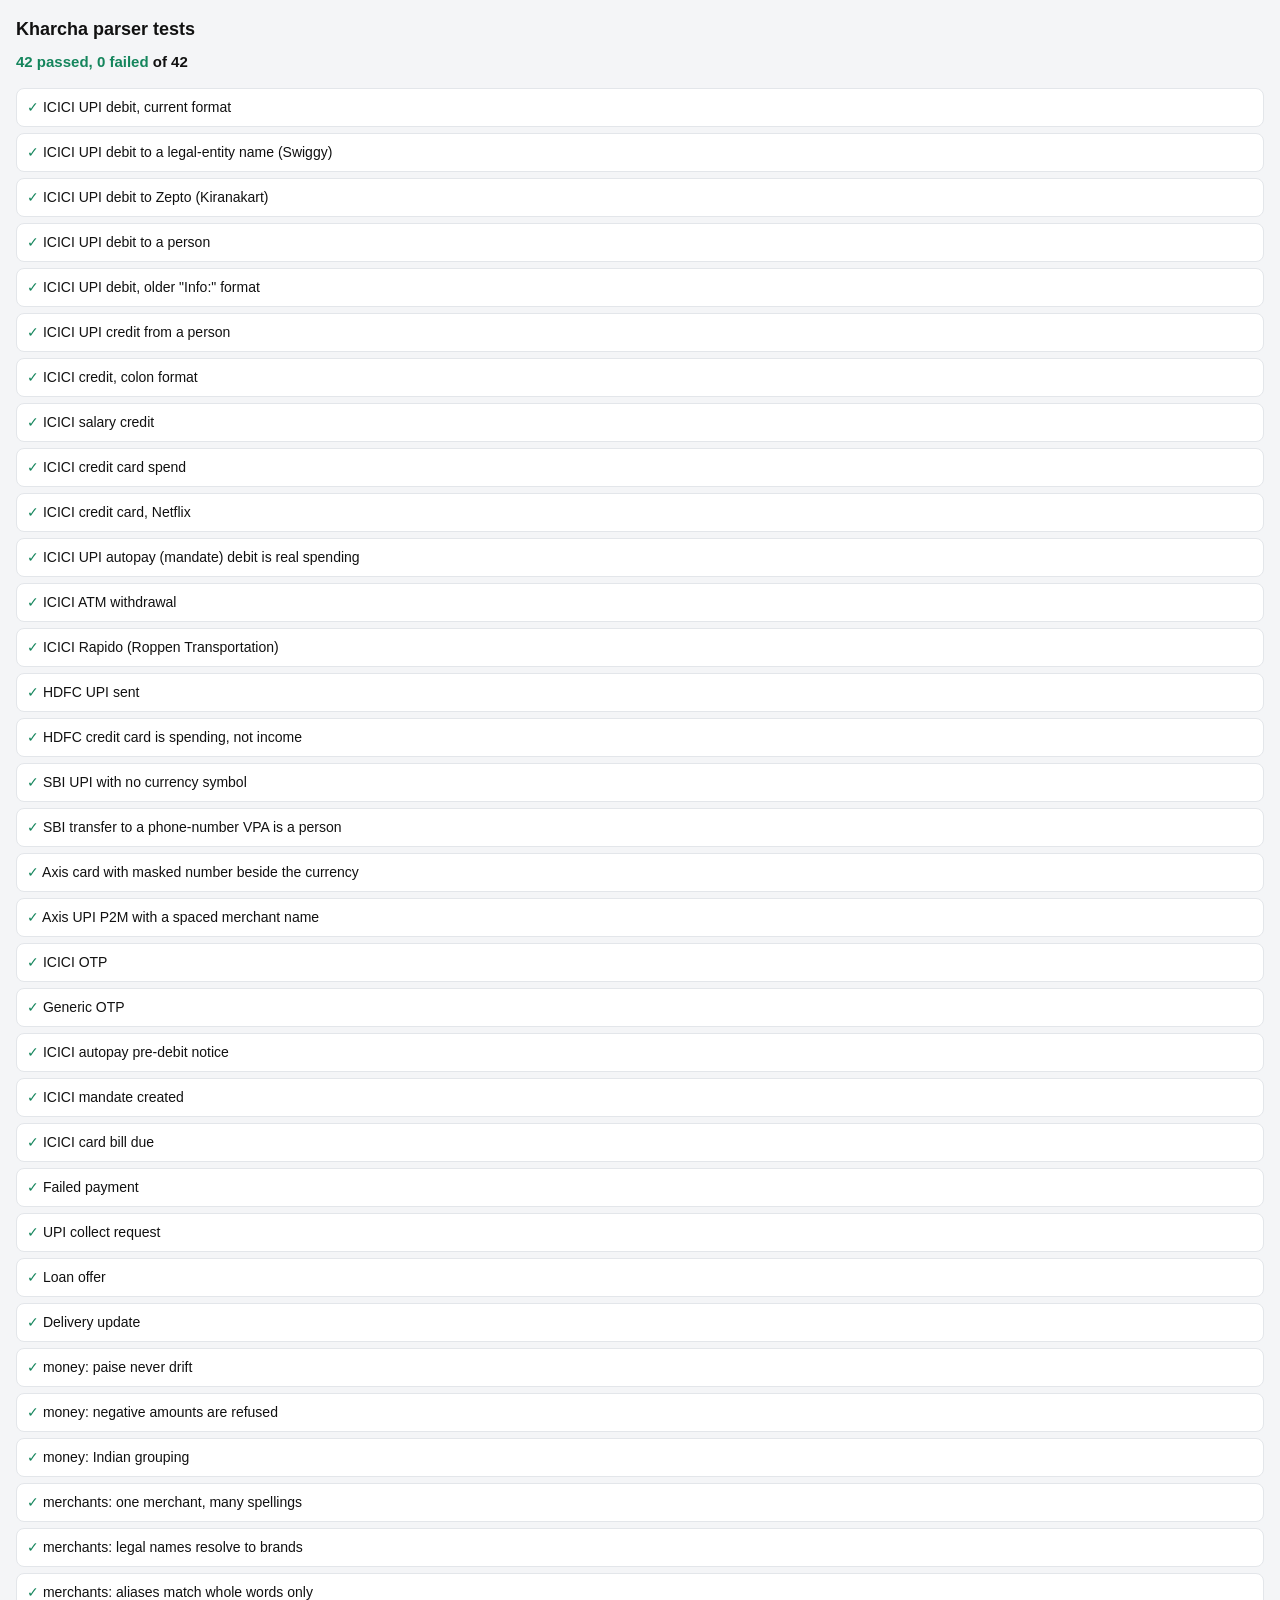
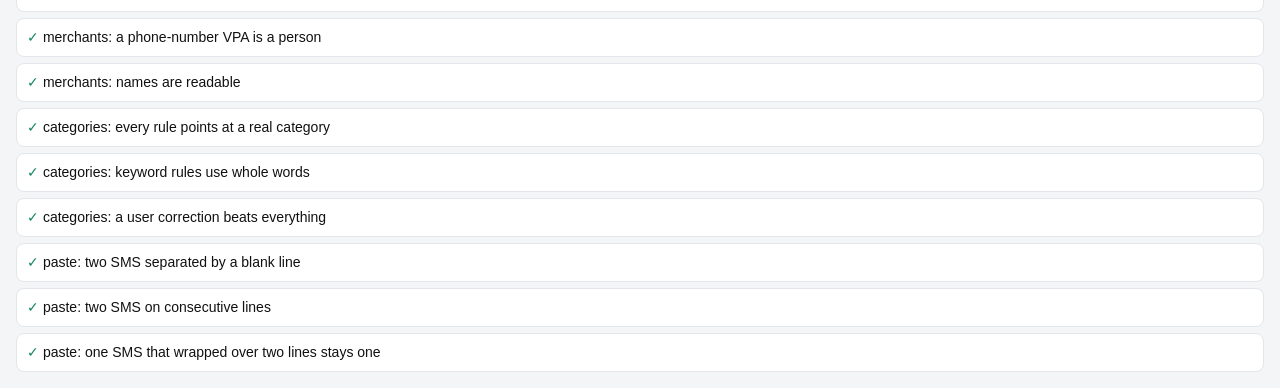
==== test.html @ f6ee46f1 "Kharcha: phone-first expense tracker from bank SMS An installable web app that runs entirely in the " ====
<!DOCTYPE html>
<html lang="en">
<head>
<meta charset="utf-8" />
<meta name="viewport" content="width=device-width, initial-scale=1" />
<title>Kharcha tests</title>
<style>
  body { font: 14px/1.5 -apple-system, "Segoe UI", Roboto, sans-serif; margin: 16px; background: #f4f5f7; color: #111; }
  h1 { font-size: 18px; margin: 0 0 4px; }
  .summary { font-size: 15px; font-weight: 700; margin: 8px 0 14px; }
  .pass { color: #14855c; } .fail { color: #cc3a3a; }
  .row { background: #fff; border: 1px solid #e3e6ea; border-radius: 8px; padding: 8px 10px; margin-bottom: 6px; }
  .row.fail { border-color: #cc3a3a; }
  .detail { font-size: 12px; color: #59616d; margin-top: 3px; white-space: pre-wrap; }
</style>
</head>
<body>
<h1>Kharcha parser tests</h1>
<div class="summary" id="summary">Running…</div>
<div id="out"></div>

<script type="module">
import { FIXTURES } from './tests/fixtures.js';
import { parseSms, splitMessages } from './js/parser.js';
import { resolveMerchant } from './js/merchants.js';
import { categorise, selfCheck } from './js/categories.js';
import { parsePaise, formatInr } from './js/money.js';

const results = [];

function check(name, fn) {
  try {
    const problems = fn() || [];
    results.push({ name, ok: problems.length === 0, problems });
  } catch (err) {
    results.push({ name, ok: false, problems: [`threw: ${err.message}`] });
  }
}

/* ---- SMS fixtures ---- */
for (const fx of FIXTURES) {
  check(fx.name, () => {
    const parsed = parseSms(fx.body);
    if (fx.expect === null) {
      return parsed.ok ? [`should be rejected, but parsed as ${formatInr(parsed.amountPaise)}`] : [];
    }
    if (!parsed.ok) return [`rejected: ${parsed.reason}`];

    const e = fx.expect;
    const merchant = resolveMerchant(parsed.counterparty);
    const decision = categorise({
      merchantKey: merchant.key, merchantText: merchant.name,
      direction: parsed.direction, instrument: parsed.instrument, isPerson: merchant.isPerson,
    });
    const problems = [];
    if (e.amount !== undefined && parsed.amountPaise !== e.amount) problems.push(`amount ${parsed.amountPaise} ≠ ${e.amount}`);
    if (e.direction && parsed.direction !== e.direction) problems.push(`direction ${parsed.direction} ≠ ${e.direction}`);
    if (e.account && parsed.accountTail !== e.account) problems.push(`account ${parsed.accountTail} ≠ ${e.account}`);
    if (e.merchant && merchant.key !== e.merchant) problems.push(`merchant '${merchant.key}' ≠ '${e.merchant}' (raw: ${parsed.counterparty})`);
    if (e.merchantName && merchant.name !== e.merchantName) problems.push(`name '${merchant.name}' ≠ '${e.merchantName}'`);
    if (e.category && decision.category !== e.category) problems.push(`category ${decision.category} ≠ ${e.category} (merchant ${merchant.key})`);
    if (e.day && parsed.day !== e.day) problems.push(`day ${parsed.day} ≠ ${e.day}`);
    return problems;
  });
}

/* ---- money ---- */
check('money: paise never drift', () => {
  const total = Array.from({ length: 10 }, () => parsePaise('0.10')).reduce((a, b) => a + b, 0);
  return total === 100 ? [] : [`ten 10p = ${total}`];
});
check('money: negative amounts are refused', () =>
  parsePaise('-5') === null ? [] : [`-5 parsed as ${parsePaise('-5')}`]);
check('money: Indian grouping', () => {
  const cases = [[12999900, '₹1,29,999'], [24000, '₹240'], [1000000, '₹10,000']];
  return cases.filter(([p, t]) => formatInr(p) !== t).map(([p, t]) => `${p} -> ${formatInr(p)} ≠ ${t}`);
});

/* ---- merchant resolution ---- */
check('merchants: one merchant, many spellings', () => {
  const spellings = ['ZOMATO', 'zomato@ybl', 'PAYTM*ZOMATO', 'Zomato Ltd',
    'ZOMATO LIMITED BANGALORE', 'RAZORPAY*Zomato', 'Eternal Limited'];
  const keys = new Set(spellings.map((s) => resolveMerchant(s).key));
  return keys.size === 1 && keys.has('zomato') ? [] : [`keys: ${[...keys].join(', ')}`];
});
check('merchants: legal names resolve to brands', () => {
  const cases = [['BUNDL TECHNOLOGIES PRIVATE LIMITED', 'Swiggy'], ['KIRANAKART TECHNOLOGIES PVT LTD', 'Zepto'],
    ['BLINK COMMERCE PVT LTD', 'Blinkit'], ['ANI TECHNOLOGIES PVT LTD', 'Ola'],
    ['BIGTREE ENTERTAINMENT PVT LTD', 'BookMyShow'], ['JUBILANT FOODWORKS LTD', "Domino's"],
    ["MCDONALD'S", "McDonald's"], ["DOMINO'S PIZZA", "Domino's"]];
  return cases.filter(([raw, want]) => resolveMerchant(raw).name !== want)
    .map(([raw, want]) => `${raw} -> ${resolveMerchant(raw).name} ≠ ${want}`);
});
check('merchants: aliases match whole words only', () => {
  // The substring bug: "ola" inside "Coca Cola", "ani" inside "Ani Sweets".
  const cases = [['COCA COLA BEVERAGES', 'ola'], ['ANI SWEETS', 'ola'], ['SHELLFISH HOUSE', 'shell']];
  return cases.filter(([raw, bad]) => resolveMerchant(raw).key === bad)
    .map(([raw, bad]) => `${raw} wrongly became ${bad}`);
});
check('merchants: a phone-number VPA is a person', () =>
  resolveMerchant('9876543210@ybl').isPerson ? [] : ['not detected']);
check('merchants: names are readable', () => {
  const cases = [['SRI LAKSHMI STORES', 'Sri Lakshmi'], ['KFC', 'KFC'], ['RAHUL KUMAR', 'Rahul Kumar']];
  return cases.filter(([raw, want]) => resolveMerchant(raw).name !== want)
    .map(([raw, want]) => `${raw} -> '${resolveMerchant(raw).name}' ≠ '${want}'`);
});

/* ---- categories ---- */
check('categories: every rule points at a real category', () => selfCheck());
check('categories: keyword rules use whole words', () => {
  const bad = [];
  const current = categorise({ merchantKey: 'x', merchantText: 'Current Electronics', direction: 'debit' });
  if (current.category === 'rent') bad.push('"Current" read as rent');
  const smart = categorise({ merchantKey: 'y', merchantText: 'Smartphone Hub', direction: 'debit' });
  if (smart.category === 'groceries') bad.push('"Smartphone" read as groceries');
  return bad;
});
check('categories: a user correction beats everything', () => {
  const d = categorise({ merchantKey: 'zomato', merchantText: 'Zomato', direction: 'debit', rules: { zomato: 'eating_out' } });
  return d.category === 'eating_out' && d.source === 'user' ? [] : [JSON.stringify(d)];
});

/* ---- splitting a paste ---- */
check('paste: two SMS separated by a blank line', () => {
  const text = `${FIXTURES[0].body}\n\n${FIXTURES[1].body}`;
  const parts = splitMessages(text);
  return parts.length === 2 ? [] : [`got ${parts.length}`];
});
check('paste: two SMS on consecutive lines', () => {
  const text = `${FIXTURES[0].body}\n${FIXTURES[1].body}`;
  const parts = splitMessages(text);
  return parts.length === 2 ? [] : [`got ${parts.length}`];
});
check('paste: one SMS that wrapped over two lines stays one', () => {
  const body = FIXTURES[0].body;
  const cut = body.indexOf('; ');
  const parts = splitMessages(body.slice(0, cut) + '\n' + body.slice(cut));
  return parts.length === 1 ? [] : [`got ${parts.length}`];
});

/* ---- render ---- */
const passed = results.filter((r) => r.ok).length;
const failed = results.length - passed;
document.getElementById('summary').innerHTML =
  `<span class="${failed ? 'fail' : 'pass'}">${passed} passed, ${failed} failed</span> of ${results.length}`;
document.getElementById('out').innerHTML = results
  .sort((a, b) => a.ok - b.ok)
  .map((r) => `<div class="row ${r.ok ? '' : 'fail'}">
      <span class="${r.ok ? 'pass' : 'fail'}">${r.ok ? '✓' : '✗'}</span> ${r.name}
      ${r.problems.length ? `<div class="detail">${r.problems.join('\n')}</div>` : ''}
    </div>`).join('');
window.__results = { passed, failed, total: results.length, failures: results.filter((r) => !r.ok) };
</script>
</body>
</html>
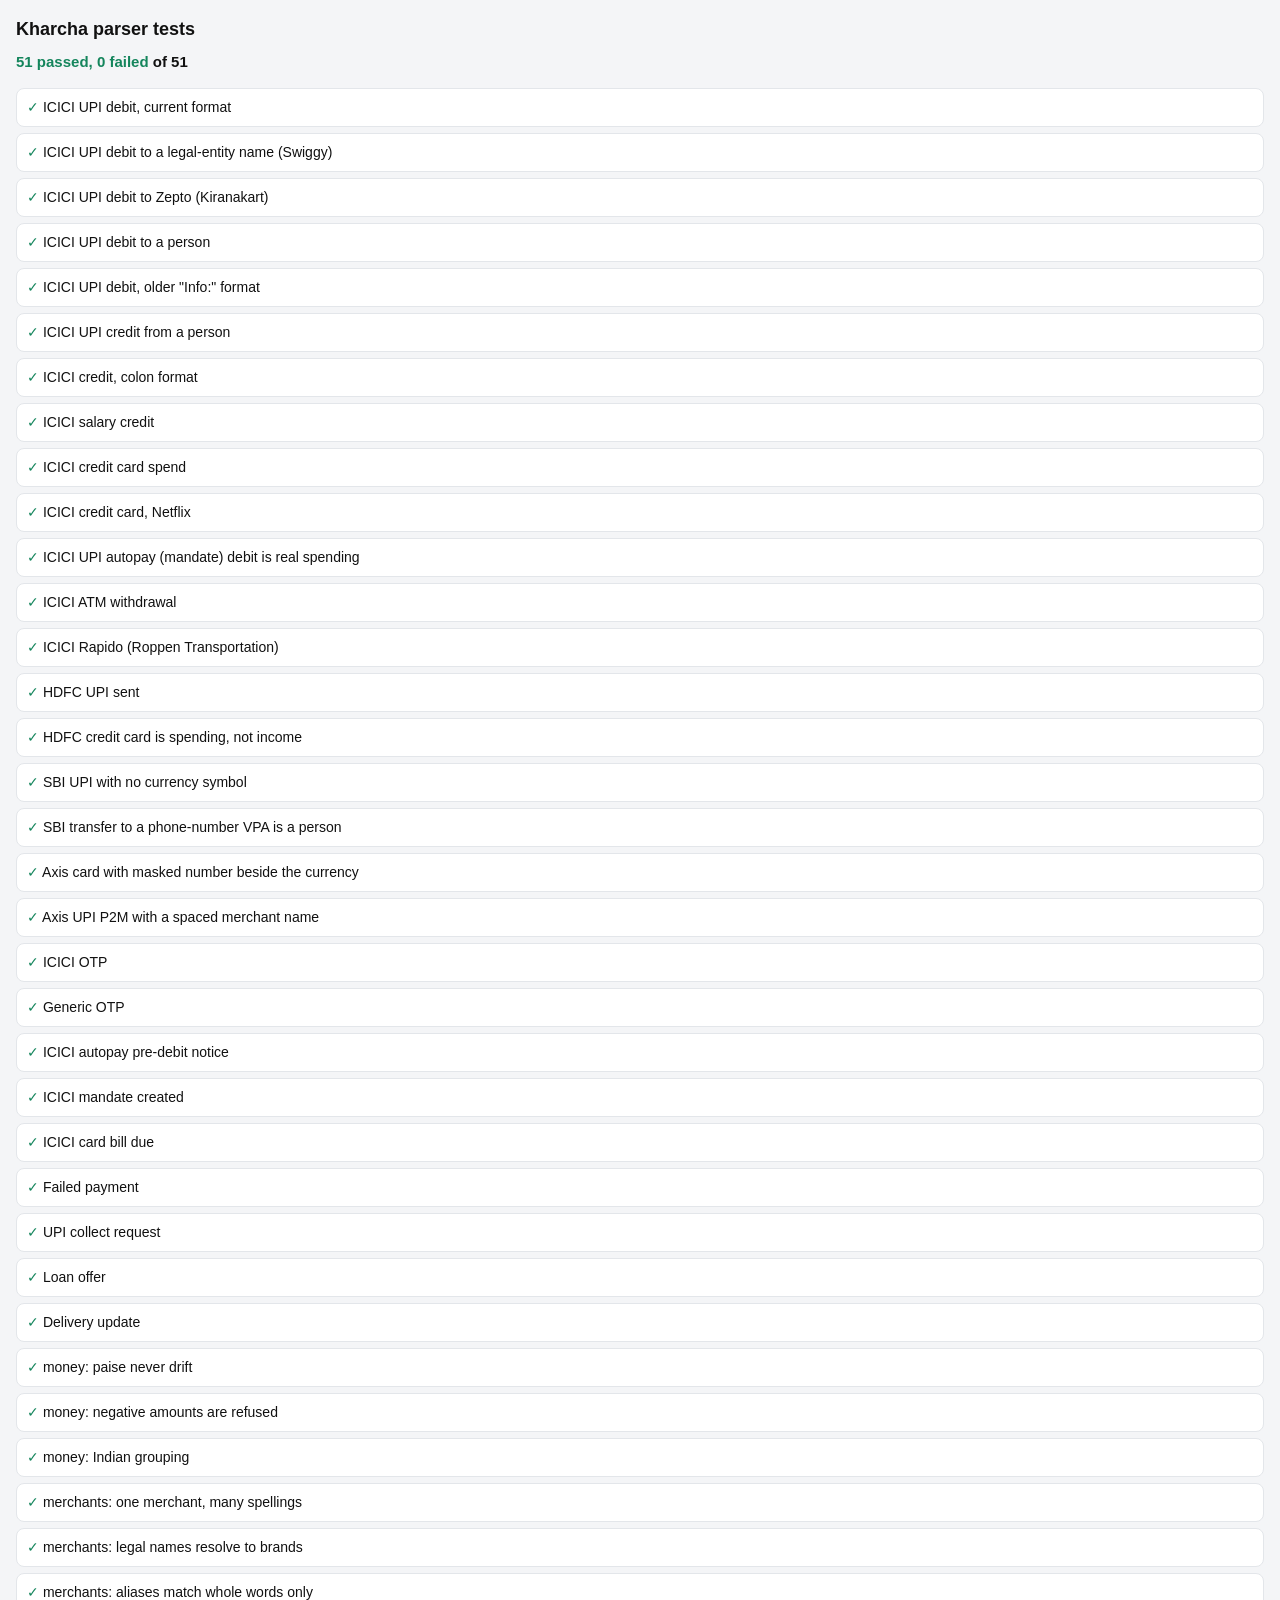
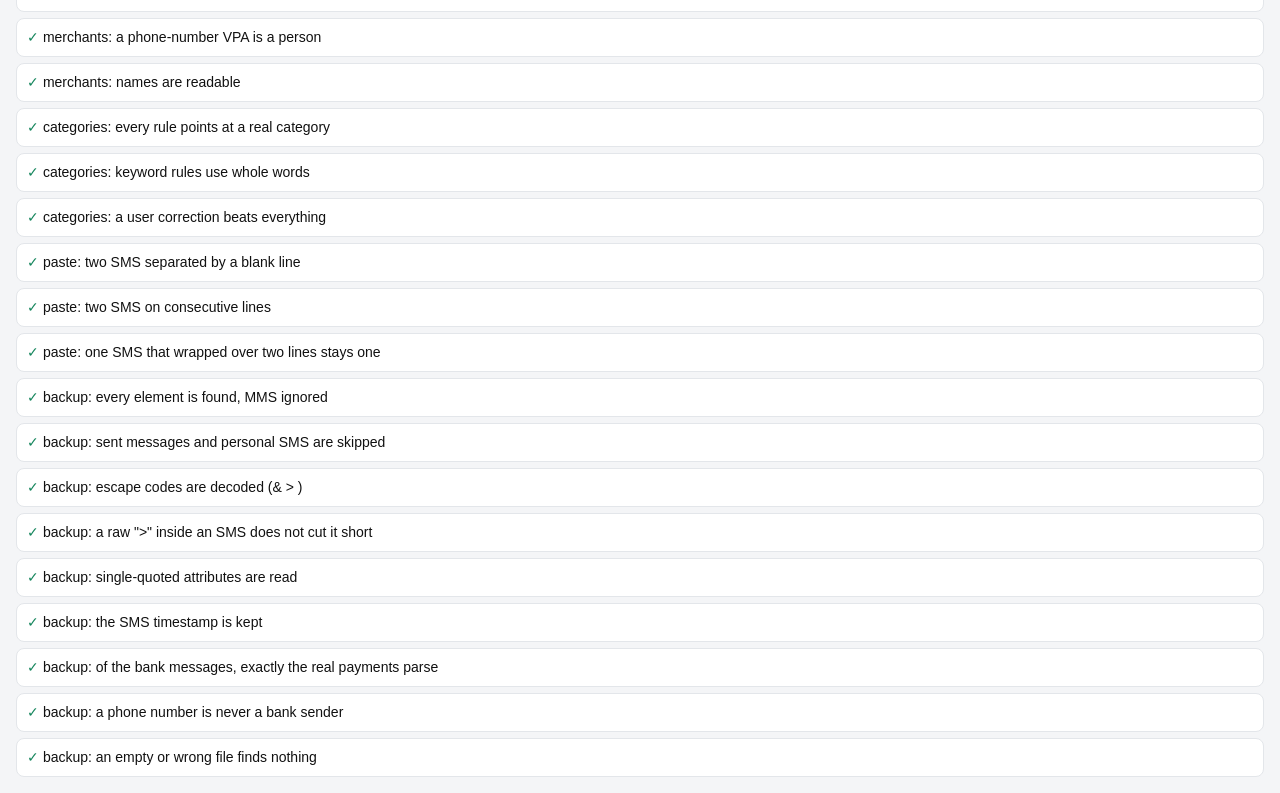
==== commit d44dbd6c: "Import a whole SMS Backup & Restore file Adds every past bank payment in one go instead of pasting S" ====
--- a/test.html
+++ b/test.html
@@ -25,6 +25,7 @@
 import { resolveMerchant } from './js/merchants.js';
 import { categorise, selfCheck } from './js/categories.js';
 import { parsePaise, formatInr } from './js/money.js';
+import { readSmsBackup, isBankSender } from './js/smsbackup.js';
 
 const results = [];
 
@@ -138,6 +139,64 @@
   return parts.length === 1 ? [] : [`got ${parts.length}`];
 });
 
+/* ---- SMS Backup & Restore files ---- */
+const BACKUP = `<?xml version='1.0' encoding='UTF-8' standalone='yes' ?>
+<!--File Created By SMS Backup & Restore v10.20.002 on 14/09/2026 13:22:02-->
+<smses count="7" backup_set="abc" backup_date="1789372922000" type="full">
+  <sms protocol="0" address="AD-ICICIB" date="1789290000000" type="1" subject="null" body="ICICI Bank Acct XX123 debited for Rs 250.00 on 13-Sep-26; ZOMATO credited. UPI:525500000001. Call 18002662 for dispute." toa="null" sc_toa="null" service_center="+919845087001" read="1" status="-1" locked="0" date_sent="1789289990000" sub_id="1" readable_date="13 Sep 2026 10:30:00" contact_name="(Unknown)" />
+  <sms protocol="0" address="JD-ICICIT" date="1789300000000" type="1" body="ICICI Bank Acct XX123 debited for Rs 1,499.00 on 13-Sep-26; M&amp;S RETAIL &gt; STORE credited.&#10;UPI:525500000002. Call 18002662 for dispute." read="1" />
+  <sms protocol="0" address="AD-ICICIB" date="1789310000000" type="1" body="OTP is 483920 for txn of INR 999.00. Do not share OTP with anyone." read="1" />
+  <sms protocol="0" address="AD-ICICIB" date="1789320000000" type="2" body="ICICI Bank Acct XX123 debited for Rs 5.00 on 13-Sep-26; TEST credited. UPI:525500000003." read="1" />
+  <sms protocol="0" address="+919876543210" date="1789330000000" type="1" body="I paid Rs 500 for the tickets, send me your share" read="1" />
+  <mms date="1789340000000" msg_box="1" address="+919876543210"><parts><part seq="0" ct="image/jpeg" data="/9j/4AAQSkZJRgABAQAAAQABAAD&gt;&lt;sms fake=&quot;1&quot;/&gt;" /></parts></mms>
+  <sms protocol="0" address='VM-ICICIB' date='1789350000000' type='1' body='Rs 649.00 will be debited from your ICICI Bank Acct XX123 on 03-Oct-26 towards NETFLIX for UPI-Mandate.' read='1' />
+  <sms protocol="0" address="AD-ICICIB" date="1789360000000" type="1" body="ICICI Bank Acct XX123 debited for Rs 64.00 on 14-Sep-26; RIDE > CITY CABS credited. UPI:525500000004. Call 18002662 for dispute." read="1" />
+</smses>`;
+
+check('backup: every <sms> element is found, MMS ignored', () => {
+  const r = readSmsBackup(BACKUP);
+  return r.total === 7 ? [] : [`total ${r.total} ≠ 7`];
+});
+check('backup: sent messages and personal SMS are skipped', () => {
+  const r = readSmsBackup(BACKUP);
+  const problems = [];
+  if (r.sent !== 1) problems.push(`sent ${r.sent} ≠ 1`);
+  if (r.personal !== 1) problems.push(`personal ${r.personal} ≠ 1`);
+  if (r.messages.some((m) => m.body.includes('tickets'))) problems.push('a personal SMS got through');
+  return problems;
+});
+check('backup: escape codes are decoded (&amp; &gt; &#10;)', () => {
+  const m = readSmsBackup(BACKUP).messages.find((x) => x.body.includes('1,499'));
+  if (!m) return ['message missing'];
+  return m.body.includes('M&S RETAIL > STORE credited.\nUPI') ? [] : [`body: ${JSON.stringify(m.body)}`];
+});
+check('backup: a raw ">" inside an SMS does not cut it short', () => {
+  const m = readSmsBackup(BACKUP).messages.find((x) => x.body.includes('CITY CABS'));
+  return m && m.body.endsWith('for dispute.') ? [] : [`body: ${m && m.body}`];
+});
+check('backup: single-quoted attributes are read', () => {
+  return readSmsBackup(BACKUP).messages.some((x) => x.body.includes('NETFLIX')) ? [] : ['single-quoted SMS missing'];
+});
+check('backup: the SMS timestamp is kept', () => {
+  const m = readSmsBackup(BACKUP).messages[0];
+  return m.receivedAt instanceof Date && m.receivedAt.getTime() === 1789290000000 ? [] : [`got ${m.receivedAt}`];
+});
+check('backup: of the bank messages, exactly the real payments parse', () => {
+  const parsed = readSmsBackup(BACKUP).messages.map((m) => parseSms(m.body));
+  const ok = parsed.filter((p) => p.ok).map((p) => p.amountPaise);
+  // Zomato 250, M&S 1,499, cab 64. The OTP and the autopay reminder must not.
+  return JSON.stringify(ok.sort((a, b) => a - b)) === JSON.stringify([6400, 25000, 149900])
+    ? [] : [`parsed amounts: ${ok}`];
+});
+check('backup: a phone number is never a bank sender', () => {
+  const cases = [['+919876543210', false], ['9876543210', false], ['AD-ICICIB', true], ['JD-ICICIT', true], ['VM-HDFCBK', true], ['TX-AMAZON', false]];
+  return cases.filter(([a, want]) => isBankSender(a) !== want).map(([a, want]) => `${a} -> ${!want}`);
+});
+check('backup: an empty or wrong file finds nothing', () => {
+  const r = readSmsBackup('<html><body>not a backup</body></html>');
+  return r.total === 0 ? [] : [`found ${r.total}`];
+});
+
 /* ---- render ---- */
 const passed = results.filter((r) => r.ok).length;
 const failed = results.length - passed;
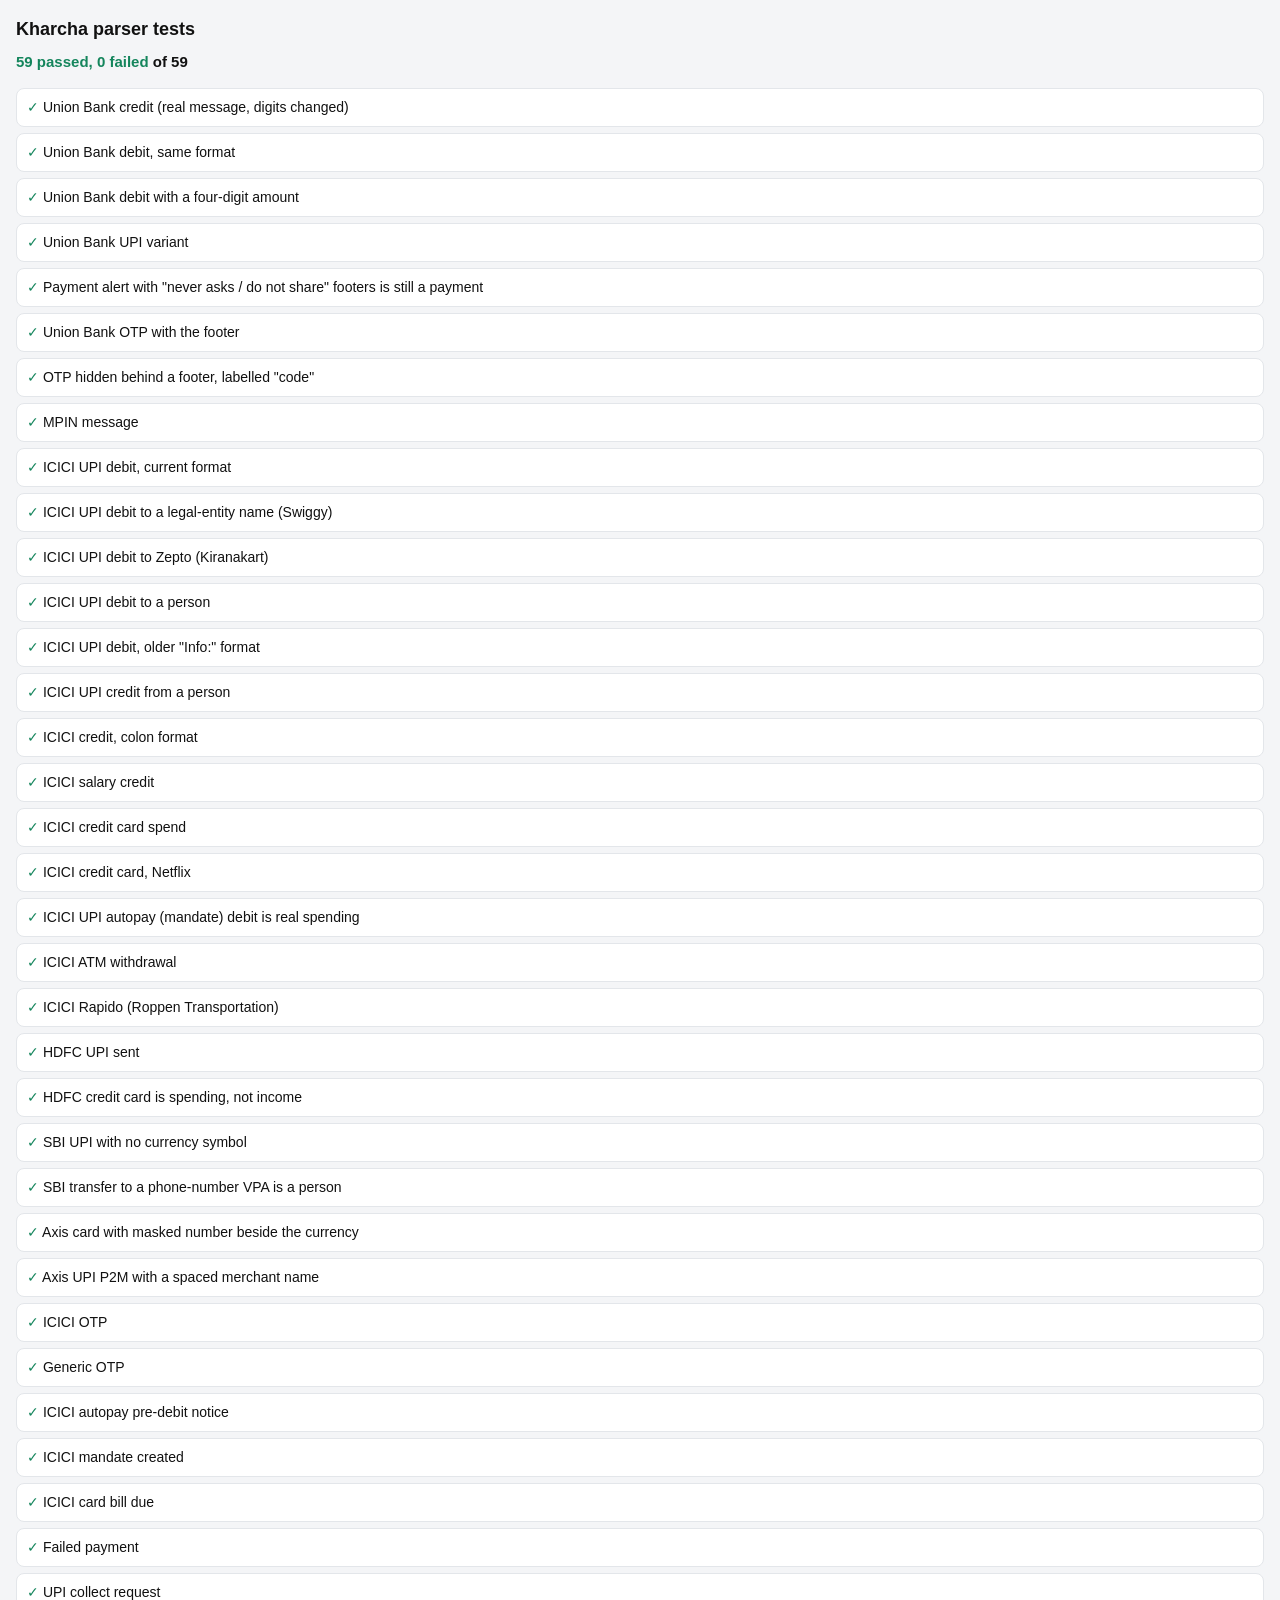
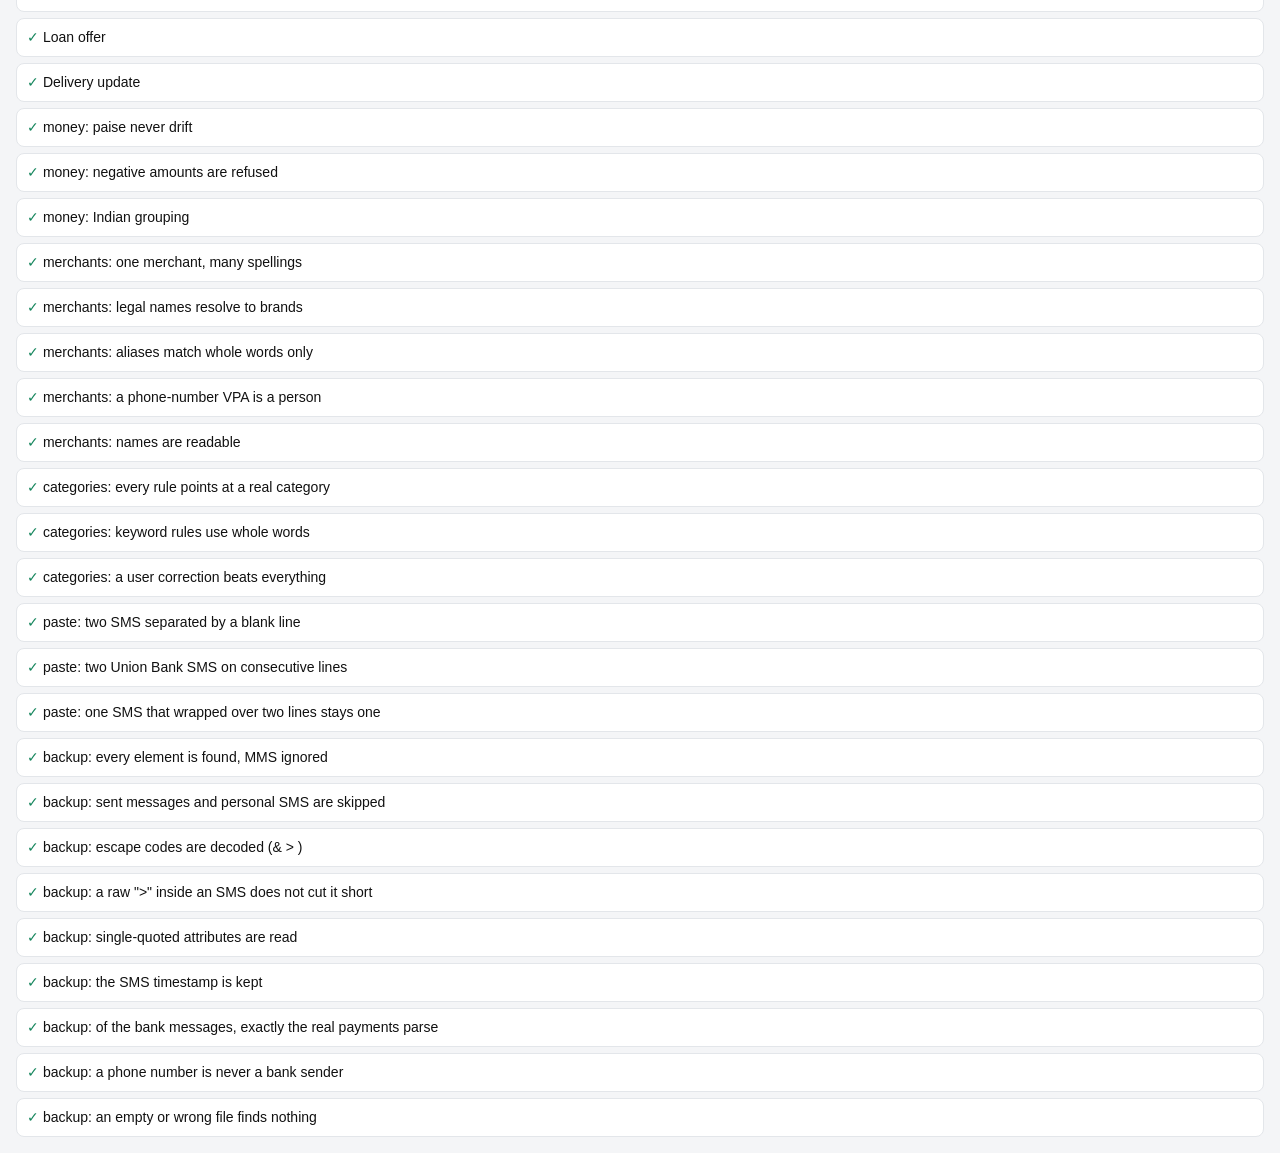
==== commit f2d4f9fa: "Support Union Bank of India alerts, add fast tagging Union Bank alerts were being thrown away entire" ====
--- a/test.html
+++ b/test.html
@@ -61,6 +61,7 @@
     if (e.merchantName && merchant.name !== e.merchantName) problems.push(`name '${merchant.name}' ≠ '${e.merchantName}'`);
     if (e.category && decision.category !== e.category) problems.push(`category ${decision.category} ≠ ${e.category} (merchant ${merchant.key})`);
     if (e.day && parsed.day !== e.day) problems.push(`day ${parsed.day} ≠ ${e.day}`);
+    if (e.time && parsed.time !== e.time) problems.push(`time ${parsed.time} ≠ ${e.time}`);
     return problems;
   });
 }
@@ -122,18 +123,24 @@
 });
 
 /* ---- splitting a paste ---- */
+// Looked up by name, not position: reordering the fixture list must not
+// silently change what these tests exercise.
+const byName = (n) => FIXTURES.find((f) => f.name === n).body;
+const ICICI_A = byName('ICICI UPI debit, current format');
+const ICICI_B = byName('ICICI UPI debit to a legal-entity name (Swiggy)');
+const UNION_A = byName('Union Bank debit, same format');
+const UNION_B = byName('Union Bank credit (real message, digits changed)');
+
 check('paste: two SMS separated by a blank line', () => {
-  const text = `${FIXTURES[0].body}\n\n${FIXTURES[1].body}`;
-  const parts = splitMessages(text);
+  const parts = splitMessages(`${ICICI_A}\n\n${UNION_A}`);
   return parts.length === 2 ? [] : [`got ${parts.length}`];
 });
-check('paste: two SMS on consecutive lines', () => {
-  const text = `${FIXTURES[0].body}\n${FIXTURES[1].body}`;
-  const parts = splitMessages(text);
+check('paste: two Union Bank SMS on consecutive lines', () => {
+  const parts = splitMessages(`${UNION_A}\n${UNION_B}`);
   return parts.length === 2 ? [] : [`got ${parts.length}`];
 });
 check('paste: one SMS that wrapped over two lines stays one', () => {
-  const body = FIXTURES[0].body;
+  const body = ICICI_B;
   const cut = body.indexOf('; ');
   const parts = splitMessages(body.slice(0, cut) + '\n' + body.slice(cut));
   return parts.length === 1 ? [] : [`got ${parts.length}`];
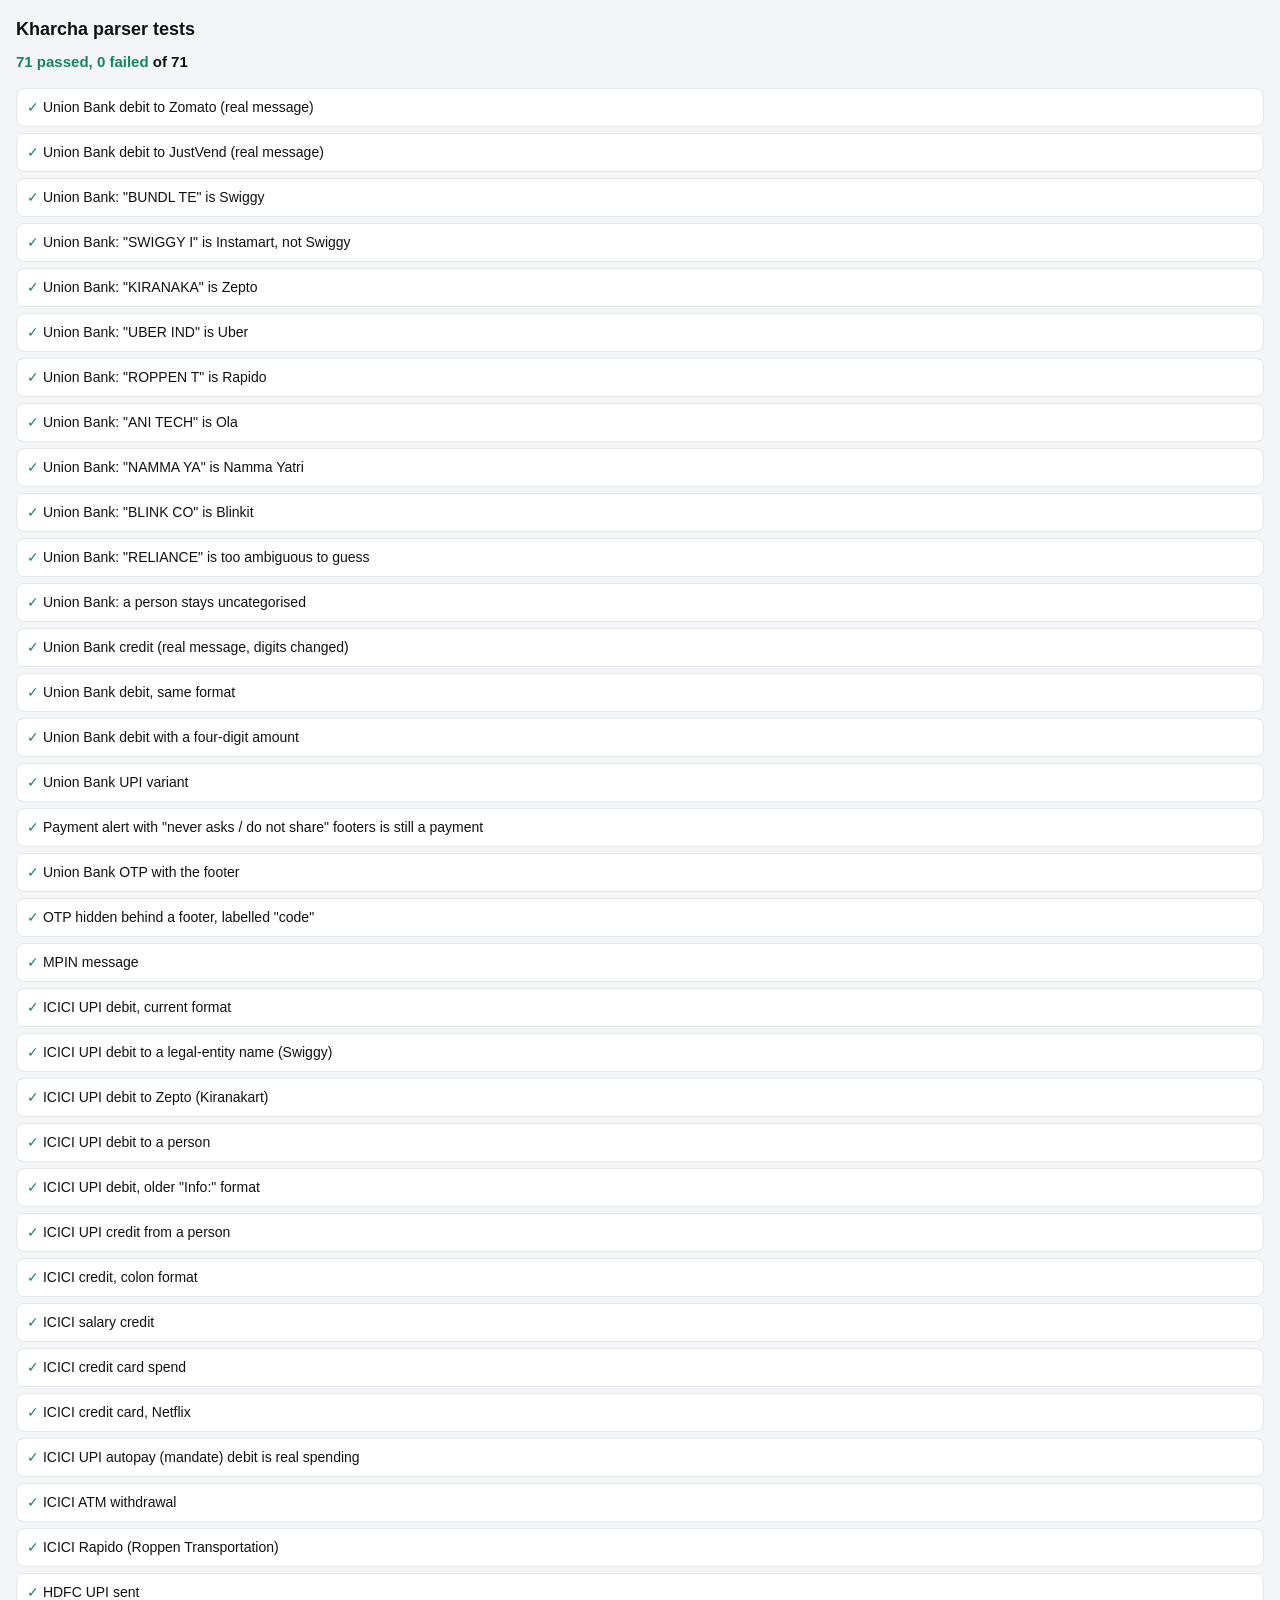
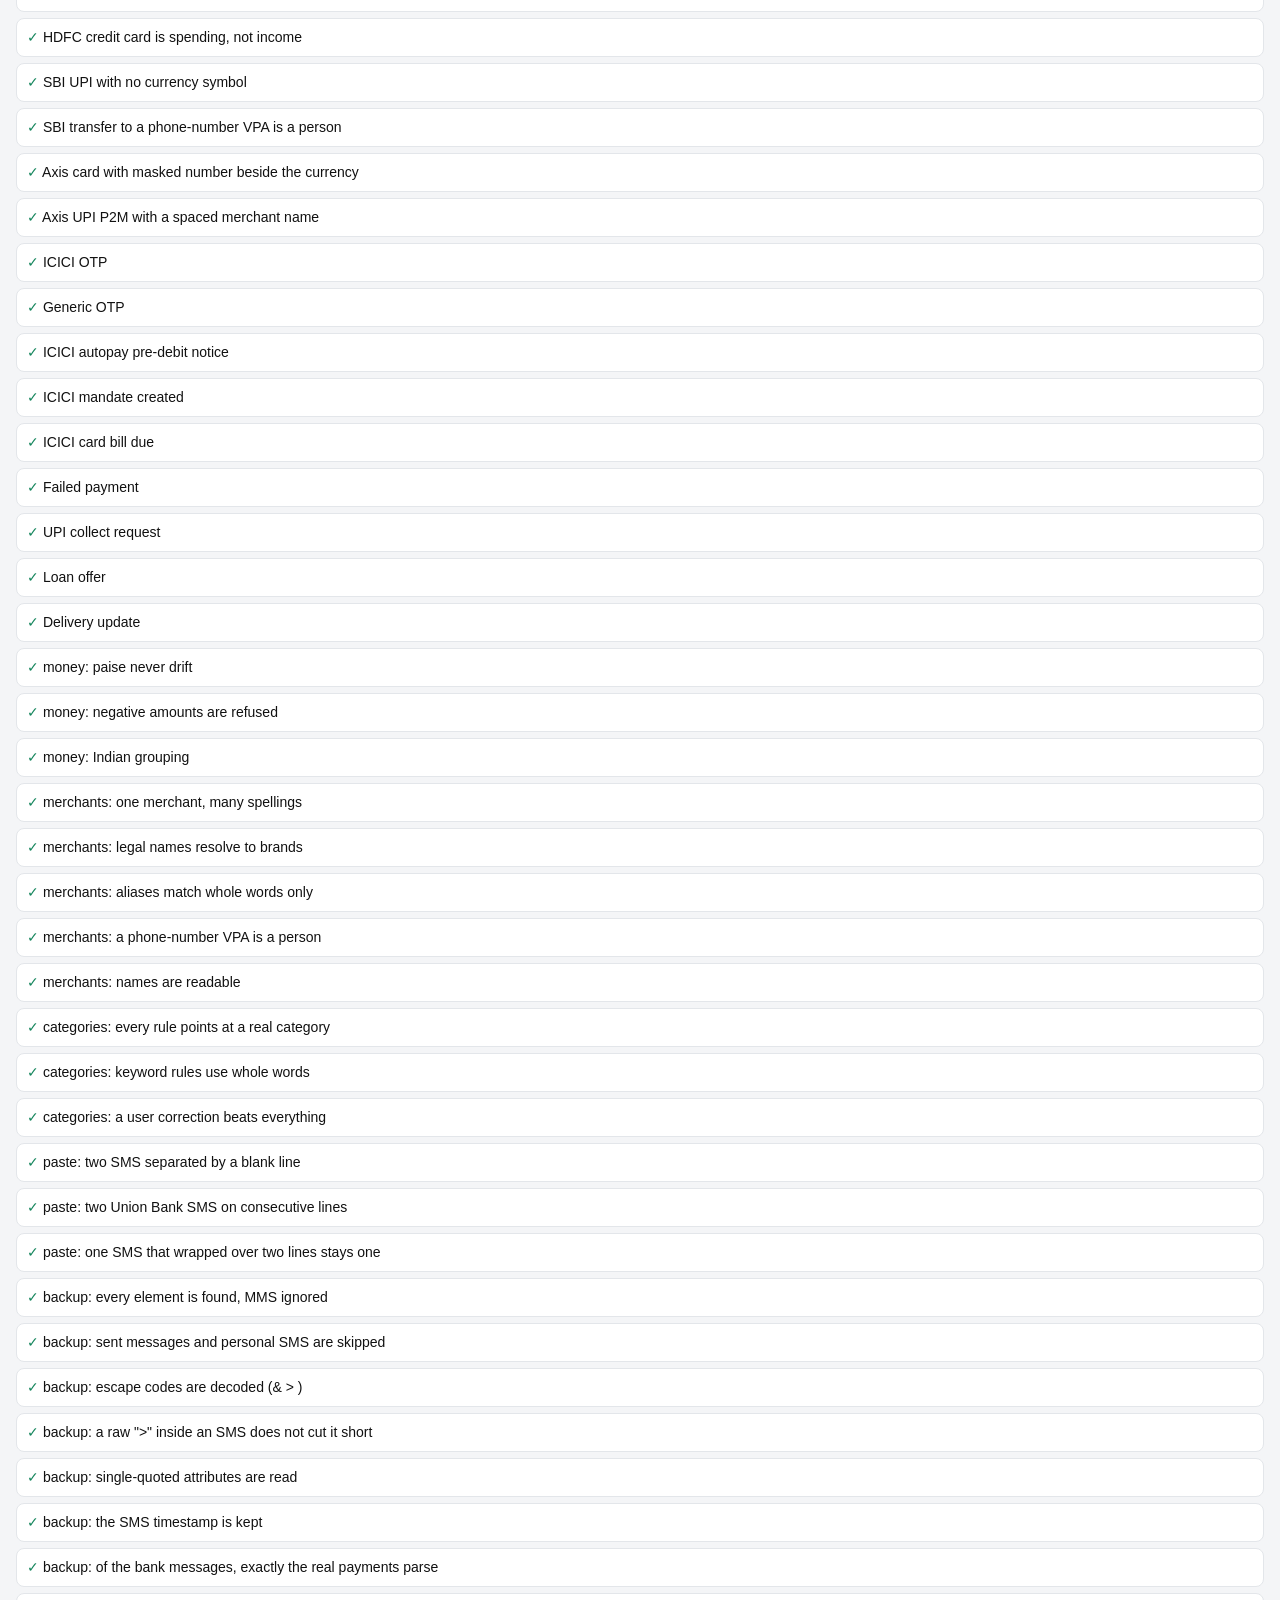
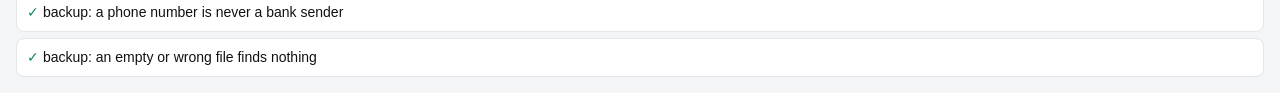
==== commit 53bf1238: "Read Union Bank payees; fix history and paise display Union Bank puts the payee after "Fvg:" (favour" ====
--- a/test.html
+++ b/test.html
@@ -74,7 +74,8 @@
 check('money: negative amounts are refused', () =>
   parsePaise('-5') === null ? [] : [`-5 parsed as ${parsePaise('-5')}`]);
 check('money: Indian grouping', () => {
-  const cases = [[12999900, '₹1,29,999'], [24000, '₹240'], [1000000, '₹10,000']];
+  // Paise must never be dropped: ₹264.88 was once shown as ₹264.
+  const cases = [[12999900, '₹1,29,999'], [24000, '₹240'], [1000000, '₹10,000'], [26488, '₹264.88'], [2000, '₹20'], [5, '₹0.05']];
   return cases.filter(([p, t]) => formatInr(p) !== t).map(([p, t]) => `${p} -> ${formatInr(p)} ≠ ${t}`);
 });
 
